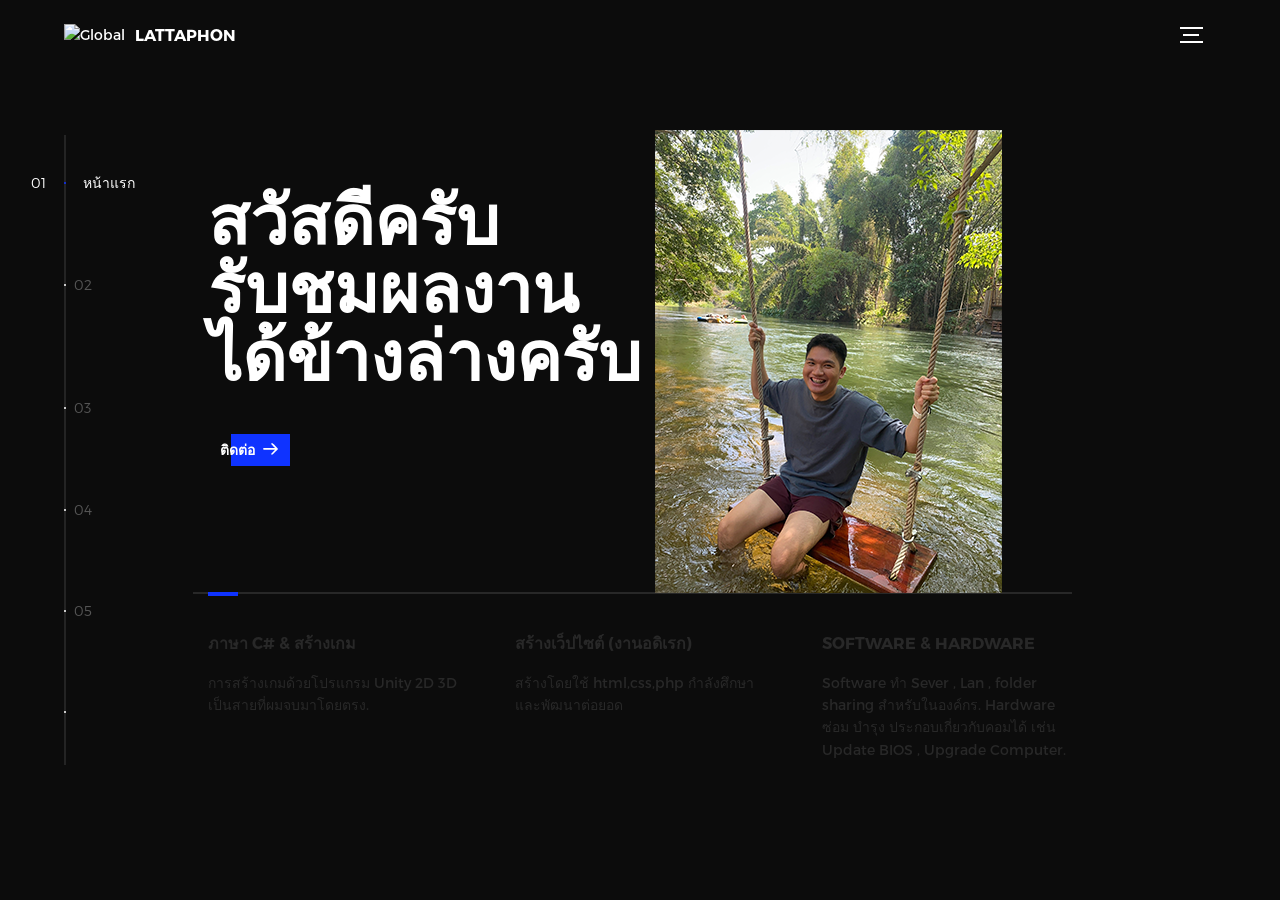
==== index.html @ 965ea499 "Update" ====
<!DOCTYPE html>
<html lang="en">
<head>
  <title>Portfolio By Lattaphon</title>
  <meta charset="utf-8">
  <meta name="viewport" content="width=device-width, initial-scale=1">
  <meta http-equiv="X-UA-Compatible" content="IE=edge">
  <meta name="description" content="Portfolio By Lattaphon">
  <meta name="keywords" content="Portfolio, Unity, html">
  <meta name="author" content="Lattaphon">
  <link rel="stylesheet" href="assets/css/main.css">
</head>
<body>

<div class="perspective effect-rotate-left">
  <div class="container"><div class="outer-nav--return"></div>
    <div id="viewport" class="l-viewport">
      <div class="l-wrapper">
        <header class="header">
          <a class="header--logo" href="#0">
            <img src="assets/img/logo.png" alt="Global">
            <p>Lattaphon</p>
          </a>
          <button class="header--cta cta">ติดต่อ</button>
          <div class="header--nav-toggle">
            <span></span>
          </div>
        </header>
        <nav class="l-side-nav">
          <ul class="side-nav">
            <li class="is-active"><span>หน้าแรก</span></li>
            <li><span>Software   Hardware</span></li>
            <li><span>Unity 2D 3D</span></li>
            <li><span>Website</span></li>
            <li><span>เกี่ยวกับผม</span></li>
            <li><span>ติดต่อ</span></li>
          </ul>
        </nav>
        <ul class="l-main-content main-content">
          <li class="l-section section section--is-active">
            <div class="intro">
              <div class="intro--banner">
                <h1>สวัสดีครับ<br>รับชมผลงาน<br>ได้ข้างล่างครับ</h1>
                <button class="cta">ติดต่อ
                  <svg version="1.1" id="Layer_1" xmlns="http://www.w3.org/2000/svg" xmlns:xlink="http://www.w3.org/1999/xlink" x="0px" y="0px" viewBox="0 0 150 118" style="enable-background:new 0 0 150 118;" xml:space="preserve">
                  <g transform="translate(0.000000,118.000000) scale(0.100000,-0.100000)">
                    <path d="M870,1167c-34-17-55-57-46-90c3-15,81-100,194-211l187-185l-565-1c-431,0-571-3-590-13c-55-28-64-94-18-137c21-20,33-20,597-20h575l-192-193C800,103,794,94,849,39c20-20,39-29,61-29c28,0,63,30,298,262c147,144,272,271,279,282c30,51,23,60-219,304C947,1180,926,1196,870,1167z"/>
                  </g>
                  </svg>
                  <span class="btn-background"></span>
                </button>
                <img src="assets/img/introduction-visual.png" alt="Welcome">
              </div>
              <div class="intro--options">
                <a href="#0">
                  <h3>ภาษา C# &amp; สร้างเกม</h3>
                  <p>การสร้างเกมด้วยโปรแกรม Unity 2D 3D เป็นสายที่ผมจบมาโดยตรง.</p>
                </a>
                <a href="#0">
                  <h3>สร้างเว็ปไซต์ (งานอดิเรก)</h3>
                  <p>สร้างโดยใช้ html,css,php กำลังศึกษาและพัฒนาต่อยอด</p>
                </a>
                <a href="#0">
                  <h3>Software &amp; Hardware</h3>
                  <p>Software ทำ Sever , Lan , folder sharing สำหรับในองค์กร.
                    Hardware ซ่อม บำรุง ประกอบเกี่ยวกับคอมได้ เช่น Update BIOS , Upgrade Computer.
                  </p>
                </a>
              </div>
            </div>
          </li>
          <li class="l-section section">
            <div class="work">
              <h2>ผลงานด้าน Software</h2>
              <div class="work--lockup">
                <ul class="slider">
                  <li class="slider--item slider--item-left">
                    <a href="#0">
                      <div class="slider--item-image">
                        <img src="assets/img/work-victory.jpg" alt="Victory">
                      </div>
                      <p class="slider--item-title">Victory</p>
                      <p class="slider--item-description">Lorem ipsum dolor sit amet, consectetur adipisicing elit sed do.</p>
                    </a>
                  </li>
                  <li class="slider--item slider--item-center">
                    <a href="#0">
                      <div class="slider--item-image">
                        <img src="assets/img/work-metiew-smith.jpg" alt="Metiew and Smith">
                      </div>
                      <p class="slider--item-title">Software</p>
                      <p class="slider--item-description">Software ทำ Sever , Lan , folder sharing สำหรับในองค์กร.</p>
                    </a>
                  </li>
                  <li class="slider--item slider--item-right">
                    <a href="#0">
                      <div class="slider--item-image">
                        <img src="assets/img/work-alex-nowak.jpg" alt="Alex Nowak">
                      </div>
                      <p class="slider--item-title">Alex Nowak</p>
                      <p class="slider--item-description">Lorem ipsum dolor sit amet, consectetur adipisicing elit sed do.</p>
                    </a>
                  </li>
                </ul>
                <li class="l-section section">
                  <div class="work">
                    <h2>ผลงานด้าน Unity 2D && 3D</h2>
                    <div class="work--lockup">
                      <ul class="slider">
                        <li class="slider--item slider--item-left">
                          <a href="#0">
                            <div class="slider--item-image">
                              <img src="assets/img/work-victory.jpg" alt="Victory">
                            </div>
                            <p class="slider--item-title">Victory</p>
                            <p class="slider--item-description">Lorem ipsum dolor sit amet, consectetur adipisicing elit sed do.</p>
                          </a>
                        </li>
                        <li class="slider--item slider--item-center">
                          <a href="#0">
                            <div class="slider--item-image">
                              <img src="assets/img/work-metiew-smith.jpg" alt="Metiew and Smith">
                            </div>
                            <p class="slider--item-title">Software</p>
                            <p class="slider--item-description">Software ทำ Sever , Lan , folder sharing สำหรับในองค์กร.</p>
                          </a>
                        </li>
                        <li class="slider--item slider--item-right">
                          <a href="#0">
                            <div class="slider--item-image">
                              <img src="assets/img/work-alex-nowak.jpg" alt="Alex Nowak">
                            </div>
                            <p class="slider--item-title">Alex Nowak</p>
                            <p class="slider--item-description">Lorem ipsum dolor sit amet, consectetur adipisicing elit sed do.</p>
                          </a>
                        </li>
                      </ul>
                      <li class="l-section section">
                        <div class="work">
                          <h2>ผลงานด้าน Website</h2>
                          <div class="work--lockup">
                            <ul class="slider">
                              <li class="slider--item slider--item-left">
                                <a href="#0">
                                  <div class="slider--item-image">
                                    <img src="assets/img/work-victory.jpg" alt="Victory">
                                  </div>
                                  <p class="slider--item-title">Victory</p>
                                  <p class="slider--item-description">Lorem ipsum dolor sit amet, consectetur adipisicing elit sed do.</p>
                                </a>
                              </li>
                              <li class="slider--item slider--item-center">
                                <a href="#0">
                                  <div class="slider--item-image">
                                    <img src="assets/img/work-metiew-smith.jpg" alt="Metiew and Smith">
                                  </div>
                                  <p class="slider--item-title">Software</p>
                                  <p class="slider--item-description">Software ทำ Sever , Lan , folder sharing สำหรับในองค์กร.</p>
                                </a>
                              </li>
                              <li class="slider--item slider--item-right">
                                <a href="#0">
                                  <div class="slider--item-image">
                                    <img src="assets/img/work-alex-nowak.jpg" alt="Alex Nowak">
                                  </div>
                                  <p class="slider--item-title">Alex Nowak</p>
                                  <p class="slider--item-description">Lorem ipsum dolor sit amet, consectetur adipisicing elit sed do.</p>
                                </a>
                              </li>
                            </ul>
          <li class="l-section section">
            <div class="hire">
              <h2>You want us to do</h2>
              <!-- checkout formspree.io for easy form setup -->
              <form class="work-request">
                <div class="work-request--options">
                  <span class="options-a">
                    <input id="opt-1" type="checkbox" value="app design">
                    <label for="opt-1">
                      <svg version="1.1" id="Layer_1" xmlns="http://www.w3.org/2000/svg" xmlns:xlink="http://www.w3.org/1999/xlink" x="0px" y="0px"
                      viewBox="0 0 150 111" style="enable-background:new 0 0 150 111;" xml:space="preserve">
                      <g transform="translate(0.000000,111.000000) scale(0.100000,-0.100000)">
                        <path d="M950,705L555,310L360,505C253,612,160,700,155,700c-6,0-44-34-85-75l-75-75l278-278L550-5l475,475c261,261,475,480,475,485c0,13-132,145-145,145C1349,1100,1167,922,950,705z"/>
                      </g>
                      </svg>
                      App Design
                    </label>
                    <input id="opt-2" type="checkbox" value="graphic design">
                    <label for="opt-2">
                      <svg version="1.1" id="Layer_1" xmlns="http://www.w3.org/2000/svg" xmlns:xlink="http://www.w3.org/1999/xlink" x="0px" y="0px"
                      viewBox="0 0 150 111" style="enable-background:new 0 0 150 111;" xml:space="preserve">
                      <g transform="translate(0.000000,111.000000) scale(0.100000,-0.100000)">
                        <path d="M950,705L555,310L360,505C253,612,160,700,155,700c-6,0-44-34-85-75l-75-75l278-278L550-5l475,475c261,261,475,480,475,485c0,13-132,145-145,145C1349,1100,1167,922,950,705z"/>
                      </g>
                      </svg>
                      Graphic Design
                    </label>
                    <input id="opt-3" type="checkbox" value="motion design">
                    <label for="opt-3">
                      <svg version="1.1" id="Layer_1" xmlns="http://www.w3.org/2000/svg" xmlns:xlink="http://www.w3.org/1999/xlink" x="0px" y="0px"
                      viewBox="0 0 150 111" style="enable-background:new 0 0 150 111;" xml:space="preserve">
                      <g transform="translate(0.000000,111.000000) scale(0.100000,-0.100000)">
                        <path d="M950,705L555,310L360,505C253,612,160,700,155,700c-6,0-44-34-85-75l-75-75l278-278L550-5l475,475c261,261,475,480,475,485c0,13-132,145-145,145C1349,1100,1167,922,950,705z"/>
                      </g>
                      </svg>
                      Motion Design
                    </label>
                  </span>
                  <span class="options-b">
                    <input id="opt-4" type="checkbox" value="ux design">
                    <label for="opt-4">
                      <svg version="1.1" id="Layer_1" xmlns="http://www.w3.org/2000/svg" xmlns:xlink="http://www.w3.org/1999/xlink" x="0px" y="0px"
                      viewBox="0 0 150 111" style="enable-background:new 0 0 150 111;" xml:space="preserve">
                      <g transform="translate(0.000000,111.000000) scale(0.100000,-0.100000)">
                        <path d="M950,705L555,310L360,505C253,612,160,700,155,700c-6,0-44-34-85-75l-75-75l278-278L550-5l475,475c261,261,475,480,475,485c0,13-132,145-145,145C1349,1100,1167,922,950,705z"/>
                      </g>
                      </svg>
                      UX Design
                    </label>
                    <input id="opt-5" type="checkbox" value="webdesign">
                    <label for="opt-5">
                      <svg version="1.1" id="Layer_1" xmlns="http://www.w3.org/2000/svg" xmlns:xlink="http://www.w3.org/1999/xlink" x="0px" y="0px"
                      viewBox="0 0 150 111" style="enable-background:new 0 0 150 111;" xml:space="preserve">
                      <g transform="translate(0.000000,111.000000) scale(0.100000,-0.100000)">
                        <path d="M950,705L555,310L360,505C253,612,160,700,155,700c-6,0-44-34-85-75l-75-75l278-278L550-5l475,475c261,261,475,480,475,485c0,13-132,145-145,145C1349,1100,1167,922,950,705z"/>
                      </g>
                      </svg>
                      Webdesign
                    </label>
                    <input id="opt-6" type="checkbox" value="marketing">
                    <label for="opt-6">
                      <svg version="1.1" id="Layer_1" xmlns="http://www.w3.org/2000/svg" xmlns:xlink="http://www.w3.org/1999/xlink" x="0px" y="0px"
                      viewBox="0 0 150 111" style="enable-background:new 0 0 150 111;" xml:space="preserve">
                      <g transform="translate(0.000000,111.000000) scale(0.100000,-0.100000)">
                        <path d="M950,705L555,310L360,505C253,612,160,700,155,700c-6,0-44-34-85-75l-75-75l278-278L550-5l475,475c261,261,475,480,475,485c0,13-132,145-145,145C1349,1100,1167,922,950,705z"/>
                      </g>
                      </svg>
                      Marketing
                    </label>
                  </span>
                </div>
                <div class="work-request--information">
                  <div class="information-name">
                    <input id="name" type="text" spellcheck="false">
                    <label for="name">Name</label>
                  </div>
                  <div class="information-email">
                    <input id="email" type="email" spellcheck="false">
                    <label for="email">Email</label>
                  </div>
                </div>
                <input type="submit" value="Send Request">
              </form>
            </div>
          </li>
          <li class="l-section section">
            <div class="contact">
              <div class="contact--lockup">
                <div class="modal">
                  <div class="modal--information">
                    <p>Pawia 5, 31-154 Kraków, Poland</p>
                    <a href="mailto:ouremail@gmail.com">ouremail@gmail.com</a>
                    <a href="tel:+148126287560">+48 12 628 75 60</a>
                  </div>
                  <ul class="modal--options">
                    <li><a href="#0">Bēhance</a></li>
                    <li><a href="#0">dribbble</a></li>
                    <li><a href="mailto:ouremail@gmail.com">Contact Us</a></li>
                  </ul>
                </div>
              </div>
            </div>
          </li>
        </ul>
      </div>
    </div>
  </div>
  <ul class="outer-nav">
    <li class="is-active">หน้าแรก</li>
    <li>Software   Hardware</li>
    <li>Unity 2D 3D</li>
    <li>Website</li>
    <li>เกี่ยวกับผม</li>
    <li>ติดต่อ</li>
  </ul>
</div>

<script src="https://ajax.googleapis.com/ajax/libs/jquery/2.2.4/jquery.min.js"></script>
<script>window.jQuery || document.write('<script src="assets/js/vendor/jquery-2.2.4.min.js"><\/script>')</script>
<script src="assets/js/functions-min.js"></script>
</body>
</html>
---- assets/css/main.css ----
@font-face{font-family:'Montserrat';src:url("fonts/Montserrat-Black.eot");src:local("☺"),url("fonts/Montserrat-Black.woff") format("woff"),url("fonts/Montserrat-Black.ttf") format("truetype"),url("fonts/Montserrat-Black.svg") format("svg");font-weight:900;font-style:normal}@font-face{font-family:'Montserrat';src:url("fonts/Montserrat-Bold.eot");src:local("☺"),url("fonts/Montserrat-Bold.woff") format("woff"),url("fonts/Montserrat-Bold.ttf") format("truetype"),url("fonts/Montserrat-Bold.svg") format("svg");font-weight:700;font-style:normal}@font-face{font-family:'Montserrat';src:url("fonts/Montserrat-Regular.eot");src:local("☺"),url("fonts/Montserrat-Regular.woff") format("woff"),url("fonts/Montserrat-Regular.ttf") format("truetype"),url("fonts/Montserrat-Regular.svg") format("svg");font-weight:400;font-style:normal}@font-face{font-family:'Montserrat';src:url("fonts/Montserrat-Light.eot");src:local("☺"),url("fonts/Montserrat-Light.woff") format("woff"),url("fonts/Montserrat-Light.ttf") format("truetype"),url("fonts/Montserrat-Light.svg") format("svg");font-weight:300;font-style:normal}/*! normalize.css v3.0.2 | MIT License | git.io/normalize */html{font-family:sans-serif;-ms-text-size-adjust:100%;-webkit-text-size-adjust:100%}body{margin:0}article,aside,details,figcaption,figure,footer,header,hgroup,main,menu,nav,section,summary{display:block}audio,canvas,progress,video{display:inline-block;vertical-align:baseline}audio:not([controls]){display:none;height:0}[hidden],template{display:none}a{background-color:transparent}a:active,a:hover{outline:0}abbr[title]{border-bottom:1px dotted}b,strong{font-weight:bold}dfn{font-style:italic}h1{font-size:2em;margin:0.67em 0}mark{background:#ff0;color:#000}small{font-size:80%}sub,sup{font-size:75%;line-height:0;position:relative;vertical-align:baseline}sup{top:-0.5em}sub{bottom:-0.25em}img{border:0}svg:not(:root){overflow:hidden}figure{margin:1em 40px}hr{box-sizing:content-box;height:0}pre{overflow:auto}code,kbd,pre,samp{font-family:monospace, monospace;font-size:1em}button,input,optgroup,select,textarea{color:inherit;font:inherit;margin:0}button{overflow:visible}button,select{text-transform:none}button,html input[type="button"],input[type="reset"],input[type="submit"]{-webkit-appearance:button;cursor:pointer}button[disabled],html input[disabled]{cursor:default}button::-moz-focus-inner,input::-moz-focus-inner{border:0;padding:0}input{line-height:normal}input[type="checkbox"],input[type="radio"]{box-sizing:border-box;padding:0}input[type="number"]::-webkit-inner-spin-button,input[type="number"]::-webkit-outer-spin-button{height:auto}input[type="search"]{-webkit-appearance:textfield;box-sizing:content-box}input[type="search"]::-webkit-search-cancel-button,input[type="search"]::-webkit-search-decoration{-webkit-appearance:none}fieldset{border:1px solid #c0c0c0;margin:0 2px;padding:0.35em 0.625em 0.75em}legend{border:0;padding:0}textarea{overflow:auto}optgroup{font-weight:bold}table{border-collapse:collapse;border-spacing:0}td,th{padding:0}::-moz-selection{background:#FFF498}::selection{background:#FFF498}::-moz-selection{background:#FFF498}img::-moz-selection{background:transparent}img::selection{background:transparent}img::-moz-selection{background:transparent}body{-webkit-tap-highlight-color:#FFF498}body{background-color:#0c0c0c;font-size:14px;line-height:1.6;font-family:"Montserrat",sans-serif;color:#fff;-webkit-font-smoothing:antialiased;-webkit-text-size-adjust:100%}.l-viewport{position:relative;width:100%;height:100vh;box-shadow:0 0 45px 5px rgba(0,0,0,0.85);overflow:hidden}.l-wrapper{position:relative;width:1440px;max-width:90%;height:100%;margin:0 auto}.l-side-nav{position:absolute;left:0;display:-webkit-box;display:-webkit-flex;display:-ms-flexbox;display:flex;height:100%;-webkit-box-align:center;-webkit-align-items:center;-ms-flex-align:center;align-items:center}.l-side-nav::before{content:"";position:absolute;top:50%;left:0;-webkit-transform:translateY(-50%);transform:translateY(-50%);width:2px;height:70%;max-height:750px;background-color:#555;opacity:.35;z-index:10}@media (max-width: 1180px){.l-side-nav{display:none}}.l-main-content{position:relative;width:100%;height:100%;margin:0;padding:0;list-style:none}.l-section{position:absolute;width:100%;height:100%}.device-notification{display:none;position:fixed;top:0;left:0;width:100%;height:100%;-webkit-box-orient:vertical;-webkit-box-direction:normal;-webkit-flex-direction:column;-ms-flex-direction:column;flex-direction:column;-webkit-box-align:center;-webkit-align-items:center;-ms-flex-align:center;-ms-grid-row-align:center;align-items:center;-webkit-box-pack:center;-webkit-justify-content:center;-ms-flex-pack:center;justify-content:center;background-color:#0c0c0c;z-index:12}.device-notification--logo{display:-webkit-box;display:-webkit-flex;display:-ms-flexbox;display:flex;-webkit-box-align:center;-webkit-align-items:center;-ms-flex-align:center;align-items:center;text-decoration:none;color:#fff}.device-notification--logo p{margin:0 0 0 10px;font-size:16px;font-weight:700;text-transform:uppercase}.device-notification--message{width:70%;margin:30px 0 0 0;font-weight:700;text-align:center}@media (max-width: 767px) and (min-width: 601px) and (max-height: 680px){.device-notification{display:-webkit-box;display:-webkit-flex;display:-ms-flexbox;display:flex}}@media (max-width: 600px) and (min-width: 480px) and (max-height: 580px){.device-notification{display:-webkit-box;display:-webkit-flex;display:-ms-flexbox;display:flex}}@media (max-width: 736px) and (min-width: 360px) and (orientation: landscape){.device-notification{display:-webkit-box;display:-webkit-flex;display:-ms-flexbox;display:flex}}@media(max-width: 359px){.device-notification{display:-webkit-box;display:-webkit-flex;display:-ms-flexbox;display:flex}}.section{opacity:0;visibility:hidden;-webkit-transition:opacity .4s ease-in-out,visibility 0s .4s;transition:opacity .4s ease-in-out,visibility 0s .4s}.section--is-active{opacity:1;visibility:visible;z-index:1;-webkit-transition:opacity .4s ease-in-out .4s;transition:opacity .4s ease-in-out .4s}.section--next{-webkit-transform:translateY(-45px);transform:translateY(-45px);-webkit-transition:-webkit-transform .4s ease-in-out;transition:-webkit-transform .4s ease-in-out;transition:transform .4s ease-in-out;transition:transform .4s ease-in-out, -webkit-transform .4s ease-in-out}.section--prev{-webkit-transform:translateY(45px);transform:translateY(45px);-webkit-transition:-webkit-transform .4s ease-in-out;transition:-webkit-transform .4s ease-in-out;transition:transform .4s ease-in-out;transition:transform .4s ease-in-out, -webkit-transform .4s ease-in-out}.header{position:absolute;top:0;left:0;display:-webkit-box;display:-webkit-flex;display:-ms-flexbox;display:flex;width:100%;height:70px;-webkit-box-align:center;-webkit-align-items:center;-ms-flex-align:center;align-items:center;-webkit-box-pack:justify;-webkit-justify-content:space-between;-ms-flex-pack:justify;justify-content:space-between;z-index:10}.header--logo{display:-webkit-box;display:-webkit-flex;display:-ms-flexbox;display:flex;-webkit-box-align:center;-webkit-align-items:center;-ms-flex-align:center;align-items:center;text-decoration:none;color:#fff}.header--logo p{margin:0 0 0 10px;font-size:16px;font-weight:700;text-transform:uppercase}.header--nav-toggle{display:-webkit-box;display:-webkit-flex;display:-ms-flexbox;display:flex;width:50px;height:50px;-webkit-box-orient:vertical;-webkit-box-direction:normal;-webkit-flex-direction:column;-ms-flex-direction:column;flex-direction:column;-webkit-box-align:center;-webkit-align-items:center;-ms-flex-align:center;align-items:center;-webkit-box-pack:center;-webkit-justify-content:center;-ms-flex-pack:center;justify-content:center;cursor:pointer}.header--nav-toggle span,.header--nav-toggle::before,.header--nav-toggle::after{content:"";position:relative;width:16px;height:2px;background-color:#fff}.header--nav-toggle::before{bottom:5px;width:23px}.header--nav-toggle::after{top:5px;width:23px}.header--cta{position:absolute;top:50%;left:50%;-webkit-transform:translate(-50%, -50%);transform:translate(-50%, -50%);padding:0 20px;line-height:30px;text-decoration:none;color:#fff;font-weight:700;text-transform:uppercase;background-color:#0f33ff;border:none;opacity:0;visibility:hidden;-webkit-transition:opacity .4s ease-in-out,visibility 0s .4s;transition:opacity .4s ease-in-out,visibility 0s .4s}.header--cta:focus{outline:none}.header--cta.is-active{opacity:1;visibility:visible;-webkit-transition:opacity .4s ease-in-out .4s;transition:opacity .4s ease-in-out .4s}@media (max-width: 767px){.header--cta{display:none}}.side-nav{position:relative;display:-webkit-box;display:-webkit-flex;display:-ms-flexbox;display:flex;width:100px;height:70%;max-height:750px;-webkit-box-orient:vertical;-webkit-box-direction:normal;-webkit-flex-direction:column;-ms-flex-direction:column;flex-direction:column;-webkit-justify-content:space-around;-ms-flex-pack:distribute;justify-content:space-around;margin:0;padding:0;list-style-position:inside;z-index:10}.side-nav>li{position:relative;top:-5px;color:#fff;font-size:6px;cursor:pointer}.side-nav>li span{position:relative;top:3px;left:10px;color:#fff;font-size:14px;font-weight:300;opacity:0;visibility:hidden}.side-nav>li::before{position:absolute;top:3px;left:10px;color:#555;font-size:14px;font-weight:300}.side-nav li:nth-child(1)::before{content:"01"}.side-nav li:nth-child(2)::before{content:"02"}.side-nav li:nth-child(3)::before{content:"03"}.side-nav li:nth-child(4)::before{content:"04"}.side-nav li:nth-child(5)::before{content:"05"}.side-nav li.is-active{color:#0f33ff;-webkit-transition:color .4s ease-in-out;transition:color .4s ease-in-out}.side-nav li.is-active span{opacity:1;visibility:visible;-webkit-transition:opacity .4s ease-in-out;transition:opacity .4s ease-in-out}.side-nav li.is-active::before{left:-33px;color:#fff}.intro{position:relative;display:-webkit-box;display:-webkit-flex;display:-ms-flexbox;display:flex;width:900px;max-width:75%;height:100%;-webkit-box-orient:vertical;-webkit-box-direction:normal;-webkit-flex-direction:column;-ms-flex-direction:column;flex-direction:column;-webkit-box-pack:center;-webkit-justify-content:center;-ms-flex-pack:center;justify-content:center;margin:0 auto}@media (max-width: 1180px){.intro{max-width:100%}}.intro--banner{position:relative;height:475px}.intro--banner::before{content:"";position:absolute;bottom:20px;left:-15px;right:0;height:2px;background-color:#282828}.intro--banner::after{content:"";position:absolute;bottom:18px;left:0;width:30px;height:4px;background-color:#0f33ff}.intro--banner h1{position:relative;font-size:68px;font-weight:900;line-height:1;z-index:1}.intro--banner button{position:relative;padding:5px 17px 5px 12px;font-weight:700;text-transform:uppercase;background-color:transparent;border:none}.intro--banner button .btn-background{position:absolute;top:0;left:23px;right:0;height:100%;background-color:#0f33ff;z-index:-1;-webkit-transition:left .2s ease-in-out;transition:left .2s ease-in-out}.intro--banner button:hover .btn-background{left:0}.intro--banner button:focus{outline:none}.intro--banner button svg{position:relative;left:5px;width:15px;fill:#fff}.intro--banner img{position:absolute;bottom:21px;right:-12px}.intro--options{display:-webkit-box;display:-webkit-flex;display:-ms-flexbox;display:flex;-webkit-box-pack:justify;-webkit-justify-content:space-between;-ms-flex-pack:justify;justify-content:space-between;margin:0;padding:0;list-style:none}.intro--options>a{max-width:250px;text-decoration:none;color:#282828;-webkit-transition:color .2s ease-in-out;transition:color .2s ease-in-out}.intro--options>a:hover{color:#fff}.intro--options h3{font-size:16px;text-transform:uppercase}.intro--options p{margin-bottom:0}@media (max-width: 900px){.intro--banner{height:380px}.intro--banner h1{font-size:55px}.intro--banner img{width:430px}.intro--options>a{margin-right:30px}.intro--options>a:last-child{margin-right:0}}@media (max-width: 767px){.intro--banner{height:305px}.intro--banner h1{font-size:44px}.intro--banner img{width:330px}.intro--options{display:block}.intro--options>a{display:block;max-width:100%;margin:0 0 30px 0}.intro--options>a:last-child{margin-bottom:0}}@media (max-width: 600px){.intro--banner{height:360px}.intro--banner h1{font-size:55px}.intro--banner img{display:none}}@media (max-width: 600px) and (max-height: 750px){.intro--banner{height:auto}.intro--banner::before,.intro--banner::after{display:none}.intro--banner h1{margin-top:0}.intro--options{display:none}}.work{position:relative;display:-webkit-box;display:-webkit-flex;display:-ms-flexbox;display:flex;width:960px;max-width:80%;height:100%;-webkit-box-orient:vertical;-webkit-box-direction:normal;-webkit-flex-direction:column;-ms-flex-direction:column;flex-direction:column;-webkit-box-pack:center;-webkit-justify-content:center;-ms-flex-pack:center;justify-content:center;margin:0 auto}@media (max-width: 1180px){.work{max-width:100%}}.work h2{margin:0 0 20px 0;font-size:30px;text-align:center}.work--lockup{position:relative}.work--lockup .slider{position:relative;display:-webkit-box;display:-webkit-flex;display:-ms-flexbox;display:flex;width:80%;margin:0 auto;padding:0;list-style:none}.work--lockup .slider--item{position:absolute;display:none;text-align:center}.work--lockup .slider--item a{text-decoration:none;color:#858585}.work--lockup .slider--item-title{margin-top:10px;font-size:12px;font-weight:700;text-transform:uppercase}.work--lockup .slider--item-description{display:none;max-width:250px;margin:0 auto}.work--lockup .slider--item-image{width:150px;height:150px;margin:0 auto;border-radius:50%;overflow:hidden}.work--lockup .slider--item-image img{width:100%}.work--lockup .slider--item-left{top:50%;left:0;-webkit-transform:translateY(-50%);transform:translateY(-50%);display:block}.work--lockup .slider--item-right{top:50%;right:0;-webkit-transform:translateY(-50%);transform:translateY(-50%);display:block}.work--lockup .slider--item-center{position:relative;top:30px;left:50%;-webkit-transform:translateX(-50%);transform:translateX(-50%);display:block}.work--lockup .slider--item-center a{color:#fff}.work--lockup .slider--item-center .slider--item-title{margin-top:25px;font-size:16px}.work--lockup .slider--item-center .slider--item-description{display:block}.work--lockup .slider--item-center .slider--item-image{width:300px;height:300px}.work--lockup .slider--next,.work--lockup .slider--prev{position:absolute;top:160px;display:-webkit-box;display:-webkit-flex;display:-ms-flexbox;display:flex;width:50px;height:50px;-webkit-box-align:center;-webkit-align-items:center;-ms-flex-align:center;align-items:center;-webkit-box-pack:center;-webkit-justify-content:center;-ms-flex-pack:center;justify-content:center;background-color:#282828;border-radius:50%;cursor:pointer}.work--lockup .slider--next svg,.work--lockup .slider--prev svg{width:20px;fill:#fff}.work--lockup .slider--next{right:0}.work--lockup .slider--prev{left:0}@media (max-width: 900px){.work--lockup .slider--item-image{width:120px;height:120px}.work--lockup .slider--item-center .slider--item-image{width:240px;height:240px}.work--lockup .slider--next,.work--lockup .slider--prev{top:130px}}@media (max-width: 767px){.work--lockup .slider{width:75%}.work--lockup .slider--item-image{width:90px;height:90px}.work--lockup .slider--item-center .slider--item-image{width:190px;height:190px}.work--lockup .slider--next,.work--lockup .slider--prev{top:105px}}@media (max-width: 600px){.work--lockup .slider{width:auto}.work--lockup .slider--item-left,.work--lockup .slider--item-right{display:none}}.about{position:relative;display:-webkit-box;display:-webkit-flex;display:-ms-flexbox;display:flex;width:900px;max-width:75%;height:100%;-webkit-box-orient:vertical;-webkit-box-direction:normal;-webkit-flex-direction:column;-ms-flex-direction:column;flex-direction:column;-webkit-box-pack:center;-webkit-justify-content:center;-ms-flex-pack:center;justify-content:center;margin:0 auto}@media (max-width: 1180px){.about{max-width:100%}}.about--banner{position:relative;height:475px}.about--banner::before{content:"";position:absolute;top:20px;left:200px;-webkit-transform:rotate(-25deg);transform:rotate(-25deg);border:5px solid #0f33ff;border-right-color:transparent;border-bottom-color:transparent}.about--banner::after{content:"";position:absolute;top:75px;left:400px;-webkit-transform:rotate(45deg);transform:rotate(45deg);width:10px;height:10px;background-color:#0f33ff}.about--banner h2{position:relative;margin-top:35px;font-size:68px;font-weight:900;line-height:1;z-index:1}.about--banner h2::before{content:"";position:absolute;top:60px;left:268px;width:30px;height:30px;background-color:#0f33ff;border-radius:50%}.about--banner h2::after{content:"";position:absolute;top:255px;left:255px;width:10px;height:10px;background-color:#0f33ff}.about--banner a{padding:5px 17px 5px 0;text-decoration:none;color:#fff;font-weight:700;text-transform:uppercase;background-color:transparent}.about--banner a:hover svg{left:10px}.about--banner a svg{position:relative;left:5px;width:15px;fill:#fff;-webkit-transition:left .2s ease-in-out;transition:left .2s ease-in-out}.about--banner img{position:absolute;bottom:-90px;right:-12px}.about--options{display:-webkit-box;display:-webkit-flex;display:-ms-flexbox;display:flex;max-width:600px;-webkit-box-pack:justify;-webkit-justify-content:space-between;-ms-flex-pack:justify;justify-content:space-between;margin:0;padding:0;list-style:none}.about--options>a{position:relative;width:150px;height:75px;text-decoration:none;color:#fff;border:10px solid #0f33ff;background-position:center;background-size:cover;background-repeat:no-repeat}.about--options>a:nth-child(1){background-image:url("../img/about-winners.jpg")}.about--options>a:nth-child(2){background-image:url("../img/about-philosophy.jpg")}.about--options>a:nth-child(3){background-image:url("../img/about-history.jpg")}.about--options>a:hover h3{bottom:-50px}.about--options h3{position:absolute;bottom:-38px;left:10px;font-size:16px;text-transform:uppercase;-webkit-transition:bottom .2s ease-in-out,left .2s ease-in-out;transition:bottom .2s ease-in-out,left .2s ease-in-out}@media (max-width: 767px){.about--banner{height:305px}.about--banner::before{top:0;left:125px}.about--banner::after{top:35px;left:260px}.about--banner h2{margin-top:10px;font-size:44px}.about--banner h2::before{top:28px;left:168px}.about--banner h2::after{top:163px;left:163px}.about--banner img{width:315px}}@media (max-width: 600px){.about--banner{height:auto}.about--banner::before{left:155px}.about--banner::after{left:310px}.about--banner h2{margin-top:0;font-size:55px}.about--banner h2::before{top:43px;left:214px}.about--banner h2::after{top:205px;left:205px}.about--banner img{display:none}.about--options{display:none}}.contact{position:fixed;top:0;left:0;width:100%;height:100%;background-image:url("../img/contact-visual.png");background-position:center;background-size:cover;background-repeat:no-repeat}.contact--lockup{position:relative;display:-webkit-box;display:-webkit-flex;display:-ms-flexbox;display:flex;width:900px;max-width:75%;height:100%;-webkit-box-align:center;-webkit-align-items:center;-ms-flex-align:center;align-items:center;-webkit-box-pack:end;-webkit-justify-content:flex-end;-ms-flex-pack:end;justify-content:flex-end;margin:0 auto}@media (max-width: 1180px){.contact--lockup{max-width:90%}}@media (max-width: 767px){.contact--lockup{-webkit-box-pack:center;-webkit-justify-content:center;-ms-flex-pack:center;justify-content:center}}.contact--lockup .modal{padding:45px 45px;text-align:center;background-color:#0c0c0c;box-shadow:0 0 30px 0 rgba(0,0,0,0.75)}.contact--lockup .modal--information p,.contact--lockup .modal--information a{display:block;margin:14px 0;text-decoration:none;color:#fff;font-weight:700}.contact--lockup .modal--information p{margin-top:0}.contact--lockup .modal--options{margin:0;padding:0;list-style:none}.contact--lockup .modal--options>li{width:130px;margin:0 auto 25px auto}.contact--lockup .modal--options li:nth-child(1){background-color:#1769ff}.contact--lockup .modal--options li:nth-child(2){background-color:#ea4c89}.contact--lockup .modal--options li:nth-child(3){margin-bottom:0;background-color:#0f33ff;text-transform:uppercase}.contact--lockup .modal--options a{display:block;width:100%;padding:8px 0;text-decoration:none;color:#fff;font-weight:700}.hire{position:relative;display:-webkit-box;display:-webkit-flex;display:-ms-flexbox;display:flex;width:700px;max-width:75%;height:100%;-webkit-box-orient:vertical;-webkit-box-direction:normal;-webkit-flex-direction:column;-ms-flex-direction:column;flex-direction:column;-webkit-box-pack:center;-webkit-justify-content:center;-ms-flex-pack:center;justify-content:center;margin:0 auto}@media (max-width: 1180px){.hire{max-width:100%}}.hire h2{margin:0 0 20px 0;font-size:30px;text-align:center}.work-request{display:-webkit-box;display:-webkit-flex;display:-ms-flexbox;display:flex;width:100%;-webkit-box-orient:vertical;-webkit-box-direction:normal;-webkit-flex-direction:column;-ms-flex-direction:column;flex-direction:column;-webkit-box-align:center;-webkit-align-items:center;-ms-flex-align:center;align-items:center;color:#fff}.work-request input[type="submit"]{width:400px;max-width:100%;line-height:50px;font-size:16px;font-weight:700;text-transform:uppercase;background-color:#0f33ff;border:none;border-radius:0}.work-request input[type="submit"]:focus{outline:none}.work-request--options{display:-webkit-box;display:-webkit-flex;display:-ms-flexbox;display:flex;width:100%;-webkit-box-orient:vertical;-webkit-box-direction:normal;-webkit-flex-direction:column;-ms-flex-direction:column;flex-direction:column;-webkit-box-align:center;-webkit-align-items:center;-ms-flex-align:center;align-items:center;margin:30px 0}.work-request--options .options-a{display:-webkit-box;display:-webkit-flex;display:-ms-flexbox;display:flex;width:100%;-webkit-box-pack:justify;-webkit-justify-content:space-between;-ms-flex-pack:justify;justify-content:space-between}.work-request--options .options-b{display:-webkit-box;display:-webkit-flex;display:-ms-flexbox;display:flex;width:72%;-webkit-flex-wrap:wrap;-ms-flex-wrap:wrap;flex-wrap:wrap;-webkit-justify-content:space-around;-ms-flex-pack:distribute;justify-content:space-around}.work-request--options label{display:block;width:200px;margin-bottom:30px;line-height:50px;font-size:16px;font-weight:700;text-align:center;border:2px solid #fff;cursor:pointer;-webkit-transition:background-color .2s ease-in-out,border-color .2s ease-in-out;transition:background-color .2s ease-in-out,border-color .2s ease-in-out}.work-request--options label svg{position:relative;left:-5px;width:0;fill:#fff;-webkit-transition:width .2s ease-in-out;transition:width .2s ease-in-out}.work-request--options input[type="checkbox"]{display:none}.work-request--options input[type="checkbox"]:checked+label{background-color:#0f33ff;border-color:#0f33ff}.work-request--options input[type="checkbox"]:checked+label svg{width:15px}.work-request--information{display:-webkit-box;display:-webkit-flex;display:-ms-flexbox;display:flex;width:100%;-webkit-box-pack:justify;-webkit-justify-content:space-between;-ms-flex-pack:justify;justify-content:space-between;margin-bottom:60px}.work-request--information .information-name,.work-request--information .information-email{position:relative;width:45%;height:50px;font-size:30px;font-weight:300}.work-request--information input[type="text"],.work-request--information input[type="email"]{width:100%;padding:0 0 5px 0;background-color:transparent;border:none;border-bottom:1px solid #fff;border-radius:0}.work-request--information input[type="text"]:focus,.work-request--information input[type="email"]:focus{outline:none;background-color:#0c0c0c}.work-request--information label{position:absolute;top:0;left:0;pointer-events:none;-webkit-transition:top .2s ease-in-out,font-size .2s ease-in-out;transition:top .2s ease-in-out,font-size .2s ease-in-out}.work-request--information input:focus+label,.work-request--information input.has-value+label{top:-15px;font-size:14px}@media (max-width: 767px){.work-request--options{-webkit-box-orient:horizontal;-webkit-box-direction:normal;-webkit-flex-direction:row;-ms-flex-direction:row;flex-direction:row;-webkit-justify-content:space-around;-ms-flex-pack:distribute;justify-content:space-around}.work-request--options .options-a,.work-request--options .options-b{display:block;width:auto}}@media (max-width: 600px){.work-request--options{margin:20px 0}}@media (max-width: 600px) and (max-width: 415px){.work-request--options{-webkit-box-pack:justify;-webkit-justify-content:space-between;-ms-flex-pack:justify;justify-content:space-between}}@media (max-width: 600px){.work-request--options label{width:150px;margin-bottom:15px;font-size:14px}.work-request--options input[type="checkbox"]:checked+label svg{width:12px}.work-request--information{margin-bottom:30px}.work-request--information .information-name,.work-request--information .information-email{height:40px;font-size:24px}}.perspective{position:relative;width:100%;height:100%;overflow:hidden}.perspective--modalview{position:fixed;-webkit-perspective:1500px;perspective:1500px}.container{position:relative;-webkit-transform:translateZ(0) translateX(0) rotateY(0deg);transform:translateZ(0) translateX(0) rotateY(0deg);min-height:100%;outline:30px solid #0f33ff;-webkit-transition:-webkit-transform .4s;transition:-webkit-transform .4s;transition:transform .4s;transition:transform .4s, -webkit-transform .4s}.modalview .container{position:absolute;width:100%;height:100%;overflow:hidden;-webkit-backface-visibility:hidden;backface-visibility:hidden}.effect-rotate-left .container{-webkit-transform-origin:0% 50%;transform-origin:0% 50%;-webkit-transition:-webkit-transform .4s;transition:-webkit-transform .4s;transition:transform .4s;transition:transform .4s, -webkit-transform .4s}.effect-rotate-left--animate .container{-webkit-transform:translateZ(-1800px) translateX(-50%) rotateY(45deg);transform:translateZ(-1800px) translateX(-50%) rotateY(45deg);outline:30px solid #0f33ff}.outer-nav{position:absolute;top:50%;left:55%;-webkit-transform:translateY(-50%);transform:translateY(-50%);-webkit-transform-style:preserve-3d;transform-style:preserve-3d;margin:0;padding:0;list-style:none;text-align:center;visibility:hidden;-webkit-transition:visibility 0s .2s;transition:visibility 0s .2s}.outer-nav.is-vis{visibility:visible}.outer-nav--return{position:absolute;top:0;left:0;width:100%;height:100%;display:none;cursor:pointer;z-index:11}.outer-nav--return.is-vis{display:block}.outer-nav>li{-webkit-transform-style:preserve-3d;transform-style:preserve-3d;-webkit-transform:translateX(350px) translateZ(-1000px);transform:translateX(350px) translateZ(-1000px);font-size:55px;font-weight:900;opacity:0;cursor:pointer;-webkit-transition:opacity .2s,-webkit-transform .2s;transition:opacity .2s,-webkit-transform .2s;transition:transform .2s,opacity .2s;transition:transform .2s,opacity .2s,-webkit-transform .2s}.outer-nav>li.is-vis{-webkit-transform:translateX(0) translateZ(0);transform:translateX(0) translateZ(0);opacity:1;-webkit-transition:opacity .4s,-webkit-transform .4s;transition:opacity .4s,-webkit-transform .4s;transition:transform .4s,opacity .4s;transition:transform .4s,opacity .4s,-webkit-transform .4s}.outer-nav>li::before{content:"";position:absolute;top:50%;left:50%;-webkit-transform:translate(-50%, -25%);transform:translate(-50%, -25%);width:110%;height:15px;opacity:0;background-color:#0f33ff}.outer-nav>li.is-active::before{opacity:1}@media (max-width: 767px){.outer-nav>li{font-size:44px}}@media (max-width: 600px){.outer-nav>li{font-size:34px}}.outer-nav li.is-vis:nth-child(2){-webkit-transition-delay:.04s;transition-delay:.04s}.outer-nav li.is-vis:nth-child(3){-webkit-transition-delay:.08s;transition-delay:.08s}.outer-nav li.is-vis:nth-child(4){-webkit-transition-delay:.12s;transition-delay:.12s}.outer-nav li.is-vis:nth-child(5){-webkit-transition-delay:.16s;transition-delay:.16s}
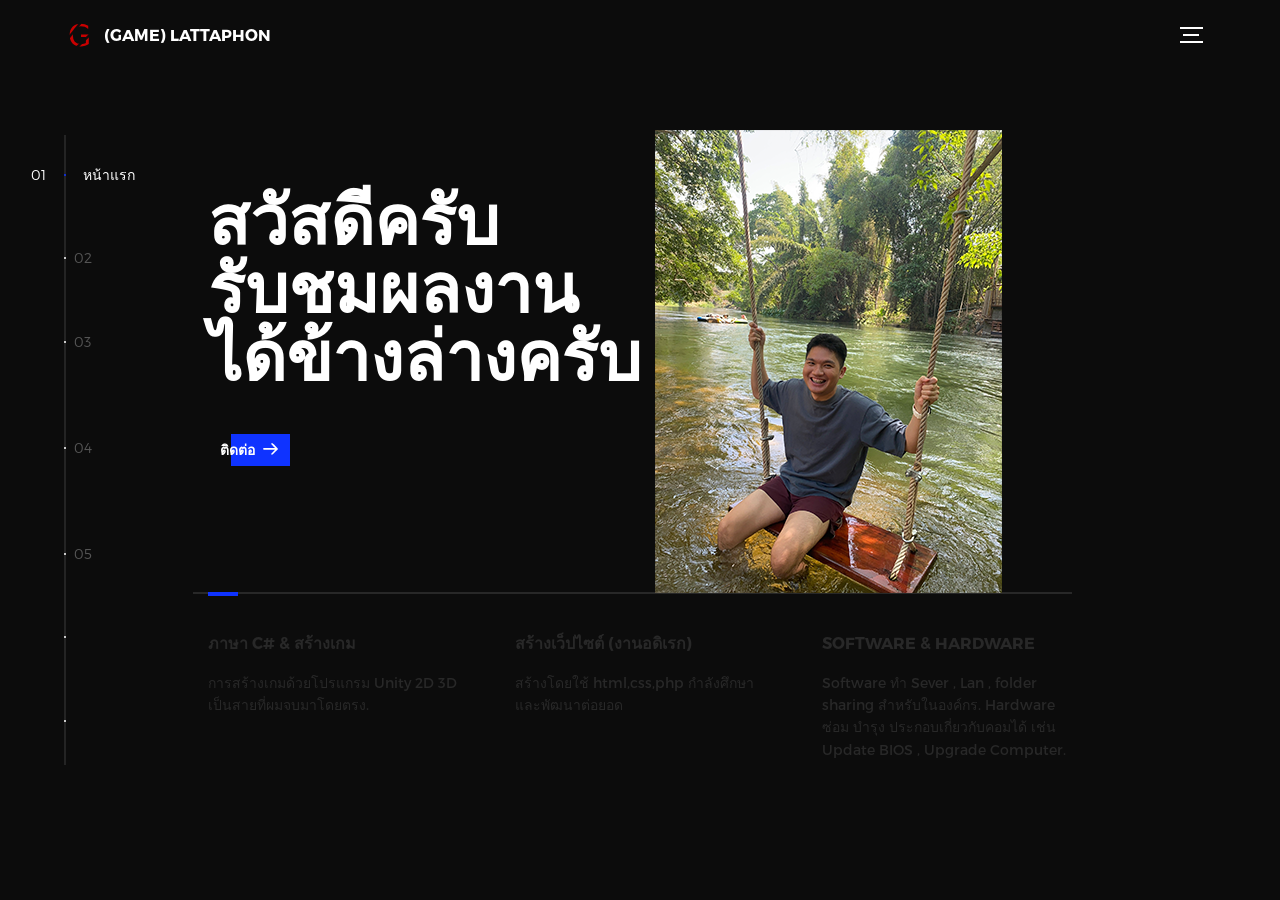
==== commit 6ba730cf: "Update All" ====
--- a/index.html
+++ b/index.html
@@ -11,7 +11,6 @@
   <link rel="stylesheet" href="assets/css/main.css">
 </head>
 <body>
-
 <div class="perspective effect-rotate-left">
   <div class="container"><div class="outer-nav--return"></div>
     <div id="viewport" class="l-viewport">
@@ -19,7 +18,7 @@
         <header class="header">
           <a class="header--logo" href="#0">
             <img src="assets/img/logo.png" alt="Global">
-            <p>Lattaphon</p>
+            <p>(Game) Lattaphon</p>
           </a>
           <button class="header--cta cta">ติดต่อ</button>
           <div class="header--nav-toggle">
@@ -27,261 +26,533 @@
           </div>
         </header>
         <nav class="l-side-nav">
-          <ul class="side-nav">
-            <li class="is-active"><span>หน้าแรก</span></li>
-            <li><span>Software   Hardware</span></li>
-            <li><span>Unity 2D 3D</span></li>
-            <li><span>Website</span></li>
-            <li><span>เกี่ยวกับผม</span></li>
-            <li><span>ติดต่อ</span></li>
-          </ul>
+            <ul class="side-nav">
+                <li class="is-active"><span>หน้าแรก</span></li>
+                <li><span>Unity 2D 3D</span></li>
+                <li><span>ภาพโดยรวมUnity</span></li>
+                <li><span>Software   Hardware</span></li>
+                <li><span>Website</span></li>
+                <li><span>เกี่ยวกับผม</span></li>
+                <li><span>ติดต่อ</span></li>
+            </ul>
         </nav>
         <ul class="l-main-content main-content">
-          <li class="l-section section section--is-active">
-            <div class="intro">
-              <div class="intro--banner">
-                <h1>สวัสดีครับ<br>รับชมผลงาน<br>ได้ข้างล่างครับ</h1>
-                <button class="cta">ติดต่อ
-                  <svg version="1.1" id="Layer_1" xmlns="http://www.w3.org/2000/svg" xmlns:xlink="http://www.w3.org/1999/xlink" x="0px" y="0px" viewBox="0 0 150 118" style="enable-background:new 0 0 150 118;" xml:space="preserve">
-                  <g transform="translate(0.000000,118.000000) scale(0.100000,-0.100000)">
-                    <path d="M870,1167c-34-17-55-57-46-90c3-15,81-100,194-211l187-185l-565-1c-431,0-571-3-590-13c-55-28-64-94-18-137c21-20,33-20,597-20h575l-192-193C800,103,794,94,849,39c20-20,39-29,61-29c28,0,63,30,298,262c147,144,272,271,279,282c30,51,23,60-219,304C947,1180,926,1196,870,1167z"/>
+
+            <li class="l-section section section--is-active">
+                <div class="intro">
+                    <div class="intro--banner">
+                        <h1>สวัสดีครับ<br>รับชมผลงาน<br>ได้ข้างล่างครับ</h1>
+                        <button class="cta">
+                            ติดต่อ
+                            <svg version="1.1" id="Layer_1" xmlns="http://www.w3.org/2000/svg" xmlns:xlink="http://www.w3.org/1999/xlink" x="0px" y="0px" viewBox="0 0 150 118" style="enable-background:new 0 0 150 118;" xml:space="preserve">
+                            <g transform="translate(0.000000,118.000000) scale(0.100000,-0.100000)">
+                            <path d="M870,1167c-34-17-55-57-46-90c3-15,81-100,194-211l187-185l-565-1c-431,0-571-3-590-13c-55-28-64-94-18-137c21-20,33-20,597-20h575l-192-193C800,103,794,94,849,39c20-20,39-29,61-29c28,0,63,30,298,262c147,144,272,271,279,282c30,51,23,60-219,304C947,1180,926,1196,870,1167z" />
                   </g>
                   </svg>
-                  <span class="btn-background"></span>
-                </button>
-                <img src="assets/img/introduction-visual.png" alt="Welcome">
-              </div>
-              <div class="intro--options">
-                <a href="#0">
-                  <h3>ภาษา C# &amp; สร้างเกม</h3>
-                  <p>การสร้างเกมด้วยโปรแกรม Unity 2D 3D เป็นสายที่ผมจบมาโดยตรง.</p>
-                </a>
-                <a href="#0">
-                  <h3>สร้างเว็ปไซต์ (งานอดิเรก)</h3>
-                  <p>สร้างโดยใช้ html,css,php กำลังศึกษาและพัฒนาต่อยอด</p>
-                </a>
-                <a href="#0">
-                  <h3>Software &amp; Hardware</h3>
-                  <p>Software ทำ Sever , Lan , folder sharing สำหรับในองค์กร.
-                    Hardware ซ่อม บำรุง ประกอบเกี่ยวกับคอมได้ เช่น Update BIOS , Upgrade Computer.
-                  </p>
-                </a>
-              </div>
-            </div>
-          </li>
-          <li class="l-section section">
-            <div class="work">
-              <h2>ผลงานด้าน Software</h2>
-              <div class="work--lockup">
-                <ul class="slider">
-                  <li class="slider--item slider--item-left">
-                    <a href="#0">
-                      <div class="slider--item-image">
-                        <img src="assets/img/work-victory.jpg" alt="Victory">
-                      </div>
-                      <p class="slider--item-title">Victory</p>
-                      <p class="slider--item-description">Lorem ipsum dolor sit amet, consectetur adipisicing elit sed do.</p>
-                    </a>
-                  </li>
-                  <li class="slider--item slider--item-center">
-                    <a href="#0">
-                      <div class="slider--item-image">
-                        <img src="assets/img/work-metiew-smith.jpg" alt="Metiew and Smith">
-                      </div>
-                      <p class="slider--item-title">Software</p>
-                      <p class="slider--item-description">Software ทำ Sever , Lan , folder sharing สำหรับในองค์กร.</p>
-                    </a>
-                  </li>
-                  <li class="slider--item slider--item-right">
-                    <a href="#0">
-                      <div class="slider--item-image">
-                        <img src="assets/img/work-alex-nowak.jpg" alt="Alex Nowak">
-                      </div>
-                      <p class="slider--item-title">Alex Nowak</p>
-                      <p class="slider--item-description">Lorem ipsum dolor sit amet, consectetur adipisicing elit sed do.</p>
-                    </a>
-                  </li>
-                </ul>
-                <li class="l-section section">
-                  <div class="work">
-                    <h2>ผลงานด้าน Unity 2D && 3D</h2>
+                            <span class="btn-background"></span>
+                        </button>
+                        <img src="assets/img/introduction-visual.png" alt="Welcome">
+                    </div>
+                    <div class="intro--options">
+                        <a href="#0">
+                            <h3>ภาษา C# &amp; สร้างเกม</h3>
+                            <p>การสร้างเกมด้วยโปรแกรม Unity 2D 3D เป็นสายที่ผมจบมาโดยตรง.</p>
+                        </a>
+                        <a href="#0">
+                            <h3>สร้างเว็ปไซต์ (งานอดิเรก)</h3>
+                            <p>สร้างโดยใช้ html,css,php กำลังศึกษาและพัฒนาต่อยอด</p>
+                        </a>
+                        <a href="#0">
+                            <h3>Software &amp; Hardware</h3>
+                            <p>
+                                Software ทำ Sever , Lan , folder sharing สำหรับในองค์กร.
+                                Hardware ซ่อม บำรุง ประกอบเกี่ยวกับคอมได้ เช่น Update BIOS , Upgrade Computer.
+                            </p>
+                        </a>
+                    </div>
+                </div>
+            </li>
+
+            <li class="l-section section">
+                <div class="work">
+                    <h2>ผลงานด้าน Unity 2D 3D</h2>
                     <div class="work--lockup">
-                      <ul class="slider">
-                        <li class="slider--item slider--item-left">
-                          <a href="#0">
-                            <div class="slider--item-image">
-                              <img src="assets/img/work-victory.jpg" alt="Victory">
-                            </div>
-                            <p class="slider--item-title">Victory</p>
-                            <p class="slider--item-description">Lorem ipsum dolor sit amet, consectetur adipisicing elit sed do.</p>
-                          </a>
-                        </li>
-                        <li class="slider--item slider--item-center">
-                          <a href="#0">
-                            <div class="slider--item-image">
-                              <img src="assets/img/work-metiew-smith.jpg" alt="Metiew and Smith">
-                            </div>
-                            <p class="slider--item-title">Software</p>
-                            <p class="slider--item-description">Software ทำ Sever , Lan , folder sharing สำหรับในองค์กร.</p>
-                          </a>
-                        </li>
-                        <li class="slider--item slider--item-right">
-                          <a href="#0">
-                            <div class="slider--item-image">
-                              <img src="assets/img/work-alex-nowak.jpg" alt="Alex Nowak">
-                            </div>
-                            <p class="slider--item-title">Alex Nowak</p>
-                            <p class="slider--item-description">Lorem ipsum dolor sit amet, consectetur adipisicing elit sed do.</p>
-                          </a>
-                        </li>
-                      </ul>
-                      <li class="l-section section">
-                        <div class="work">
-                          <h2>ผลงานด้าน Website</h2>
-                          <div class="work--lockup">
-                            <ul class="slider">
-                              <li class="slider--item slider--item-left">
+                        <ul class="slider">
+                            <li class="slider--item slider--item-left">
                                 <a href="#0">
-                                  <div class="slider--item-image">
-                                    <img src="assets/img/work-victory.jpg" alt="Victory">
-                                  </div>
-                                  <p class="slider--item-title">Victory</p>
-                                  <p class="slider--item-description">Lorem ipsum dolor sit amet, consectetur adipisicing elit sed do.</p>
+                                    <div class="slider--item-image">
+                                        <img src="assets/gif/2D1.gif" alt="Victory">
+                                    </div>
+                                    <p class="slider--item-title">Parasite Game [2D]</p>
+                                    <p class="slider--item-description">
+                                        หน้าที่ Game Developer ,Level Design
+                                        เป็นเกมที่ทำกับเพื่อนโดยเพื่อนมีหน้าที่ Art Asset
+
+                                        เป็นเกมที่อยากใช้ความรู้ที่มีมาปรับใช้และสร้าง
+                                        ในตัวเกมมี
+                                        <br>
+                                        - ระบบ Dilog เนื้อเรื่องที่ใช้หลักการ เปิด/ปิด OBJ
+                                        <br>
+                                        - ระบบการสั่นของกล้องโดยใช้ Animation
+                                        <br>
+                                        - ระบบพลังชีวิต
+                                        <br>
+                                        - สับเปลี่ยนอาวุธ
+                                        <br>
+                                        - ระบบวาปและการพูดคุย
+                                        <br>
+                                        - Interact NPC / Item
+                                        <br>
+                                        สิ่งที่ศึกษาเพิ่มเติม
+                                        <br>
+                                        - การหา Target ระบบ Ai
+                                        <br>
+                                        - Effect Particle
+                                        <br>
+                                        สามารถชมคลิปเกมกับโหลด Demo ได้ลิงค์ข้างล่าง.
+                                    </p>
+                                    <p class="slider--item-description">
+                                        <a href="https://www.youtube.com/watch?v=bsY6S7bFw7A" style="text-decoration: underline; margin-right: 20px;" target="_blank">คลิปตัวเกม</a>
+                                        <a href="https://github.com/ictsu631310450/FileAllCode/tree/main/ParasiteGame2D-BUILD" style="text-decoration: underline;" target="_blank">โหลดตัวเกม</a>
+                                    </p>
                                 </a>
-                              </li>
-                              <li class="slider--item slider--item-center">
+                            </li>
+                            <li class="slider--item slider--item-center">
                                 <a href="#0">
-                                  <div class="slider--item-image">
-                                    <img src="assets/img/work-metiew-smith.jpg" alt="Metiew and Smith">
-                                  </div>
-                                  <p class="slider--item-title">Software</p>
-                                  <p class="slider--item-description">Software ทำ Sever , Lan , folder sharing สำหรับในองค์กร.</p>
+                                    <div class="slider--item-image">
+                                        <img src="assets/gif/2D2.gif" alt="Metiew and Smith">
+                                    </div>
+                                    <p class="slider--item-title">GamePuzzer[2D]</p>
+                                    <p class="slider--item-description">
+                                        หน้าที่ Game Developer  Game Designer
+                                        Asset ฟรี
+                                        <br>
+                                        เป้าหมาย
+                                        <br>
+                                        - หลากหลาย ท้าทายกว่าเดิม
+                                        <br>
+                                        - เข้าใจได้ง่ายและมีระบบมากขึ้น
+                                        <br>
+                                        - เริ่มต้นจากศึกษาโค๊ด Youtube จะได้ออกมา ดั้งภาพที่ 1
+                                        ใช้ความรู้ที่มี จนเกิดเป็นระบบที่สมบูรณ์ ดั้งถาพที่2
+                                        <br>
+                                        - ระบบจับวาง (ศึกษาเพิ่มเติม)
+                                        <br>
+                                        - ระบบเช็ค ลากออกเด้งกลับที่เดิม
+                                        <br>
+                                        - ระบบSound GameMenu Score
+                                        <br>
+                                        - อื่นๆ
+                                    </p>
+                                    <p class="slider--item-description">
+                                        <a href="https://github.com/ictsu631310450/FileAllCode/tree/main/Puzzle%5B2D%5D-Build" style="text-decoration: underline;" target="_blank">โหลดตัวเกม</a>
+                                    </p>
                                 </a>
-                              </li>
-                              <li class="slider--item slider--item-right">
+                            </li>
+                            <li class="slider--item slider--item-right">
                                 <a href="#0">
-                                  <div class="slider--item-image">
-                                    <img src="assets/img/work-alex-nowak.jpg" alt="Alex Nowak">
-                                  </div>
-                                  <p class="slider--item-title">Alex Nowak</p>
-                                  <p class="slider--item-description">Lorem ipsum dolor sit amet, consectetur adipisicing elit sed do.</p>
+                                    <div class="slider--item-image">
+                                        <img src="assets/gif/3D1.gif" alt="Alex Nowak">
+                                    </div>
+                                    <p class="slider--item-title">ระบบเก็บไอเทม[3D]</p>
+                                    <p class="slider--item-description">
+                                        ปัญหาที่เจอคือ
+                                        ระบบการเดินของ Player ไม่รองรับการใช้ PickUp 3D เหมือนปกติหรือตามคลิปที่มีสอนใน Youtube.
+                                    </p>
                                 </a>
-                              </li>
-                            </ul>
-          <li class="l-section section">
-            <div class="hire">
-              <h2>You want us to do</h2>
-              <!-- checkout formspree.io for easy form setup -->
-              <form class="work-request">
-                <div class="work-request--options">
-                  <span class="options-a">
-                    <input id="opt-1" type="checkbox" value="app design">
-                    <label for="opt-1">
-                      <svg version="1.1" id="Layer_1" xmlns="http://www.w3.org/2000/svg" xmlns:xlink="http://www.w3.org/1999/xlink" x="0px" y="0px"
-                      viewBox="0 0 150 111" style="enable-background:new 0 0 150 111;" xml:space="preserve">
-                      <g transform="translate(0.000000,111.000000) scale(0.100000,-0.100000)">
-                        <path d="M950,705L555,310L360,505C253,612,160,700,155,700c-6,0-44-34-85-75l-75-75l278-278L550-5l475,475c261,261,475,480,475,485c0,13-132,145-145,145C1349,1100,1167,922,950,705z"/>
+                            </li>
+                            <!-- หากคุณต้องการเพิ่มภาพผลงานเพิ่มเติม ให้เพิ่ม <li> เพิ่มที่นี่ -->
+                        </ul>
+                        <div class="slider--prev">
+                            <svg version="1.1" id="Layer_1" xmlns="http://www.w3.org/2000/svg" xmlns:xlink="http://www.w3.org/1999/xlink" x="0px" y="0px" viewBox="0 0 150 118" style="enable-background:new 0 0 150 118;" xml:space="preserve">
+                            <g transform="translate(0.000000,118.000000) scale(0.100000,-0.100000)">
+                            <path d="M561,1169C525,1155,10,640,3,612c-3-13,1-36,8-52c8-15,134-145,281-289C527,41,562,10,590,10c22,0,41,9,61,29 c55,55,49,64-163,278L296,510h575c564,0,576,0,597,20c46,43,37,109-18,137c-19,10-159,13-590,13l-565,1l182,180 c101,99,187,188,193,199c16,30,12,57-12,84C631,1174,595,1183,561,1169z" />
+                    </g>
+                </svg>
+                        </div>
+                        <div class="slider--next">
+                            <svg version="1.1" id="Layer_1" xmlns="http://www.w3.org/2000/svg" xmlns:xlink="http://www.w3.org/1999/xlink" x="0px" y="0px" viewBox="0 0 150 118" style="enable-background:new 0 0 150 118;" xml:space="preserve">
+                            <g transform="translate(0.000000,118.000000) scale(0.100000,-0.100000)">
+                            <path d="M870,1167c-34-17-55-57-46-90c3-15,81-100,194-211l187-185l-565-1c-431,0-571-3-590-13c-55-28-64-94-18-137c21-20,33-20,597-20h575l-192-193C800,103,794,94,849,39c20-20,39-29,61-29c28,0,63,30,298,262c147,144,272,271,279,282c30,51,23,60-219,304C947,1180,926,1196,870,1167z" />
+                    </g>
+                </svg>
+                        </div>
+                    </div>
+                </div>
+            </li>
+
+            <li class="l-section section">
+                <div class="slider-container">
+                    <h2>ภาพโดยรวม Unity 2D</h2>
+                    <div class="slider-container">
+                        <!-- แถวที่ 1 -->
+                        <ul class="about--options">
+                            <li class="slider--item">
+                                <img src="assets/gif/P1.gif" alt="Image 1" width="180" height="286">
+                                <img src="assets/gif/P2.gif" alt="Image 1" width="180" height="286">
+                                <figcaption style="text-align: center; font-style: italic;">Parasite Game [2D]</figcaption>
+                                <figcaption style="text-align: center; font-style: italic;">
+                                    <a href="https://www.youtube.com/watch?v=bsY6S7bFw7A" style="text-decoration: underline; color: white; margin-right: 20px;" target="_blank">คลิปตัวเกม</a>
+                                    <a href="https://github.com/ictsu631310450/FileAllCode/tree/main/ParasiteGame2D-BUILD" style="text-decoration: underline; color: white;" target="_blank">โหลดตัวเกม</a>
+                                </figcaption>
+
+                                <img src="assets/gif/P3.png" alt="Image 1" width="180" height="286">
+                                <img src="assets/gif/P4.gif" alt="Image 1" width="180" height="286">
+                                <figcaption style="text-align: center; font-style: italic;">GamePuzzer[2D]</figcaption>
+                                <figcaption style="text-align: center; font-style: italic;">
+                                    <a href="https://github.com/ictsu631310450/FileAllCode/tree/main/Puzzle%5B2D%5D-Build" style="text-decoration: underline; color: white;" target="_blank">โหลดตัวเกม</a>
+                                </figcaption>
+                            </li>
+                            <li class="slider--item">
+                                <img src="assets/gif/P5.png" alt="Image 1" width="180" height="286">
+                                <img src="assets/gif/P6.gif" alt="Image 1" width="180" height="286">
+                                <figcaption style="text-align: center; font-style: italic;"></figcaption>
+                                <img src="assets/gif/P7.png" alt="Image 1" width="180" height="286">
+                                <img src="assets/gif/P8.gif" alt="Image 1" width="180" height="286">
+                                <figcaption style="text-align: center; font-style: italic;">เกมอื่นๆ</figcaption>
+                            </li>
+                        </ul>
+                        <h2>ภาพโดยรวม Unity 3D</h2>
+                        <!-- แถวที่ 2 -->
+                        <ul class="about--options">
+                            <li class="slider--item">
+                                <img src="assets/gif/P9.gif" alt="Image 1" width="180" height="286">
+                                <figcaption style="text-align: center; font-style: italic;">
+                                    <a href="https://github.com/ictsu631310450/FileAllCode/tree/main/3D/GetItemSystem" style="text-decoration: underline; color: white;" target="_blank">ระบบเก็บของ กดเพื่อCode</a>
+                                </figcaption>
+                                <img src="assets/gif/P10.gif" alt="Image 1" width="180" height="286">
+                                <img src="assets/gif/P11.gif" alt="Image 1" width="180" height="286">
+                                <figcaption style="text-align: center; font-style: italic;">
+                                    <a href="https://github.com/ictsu631310450/FileAllCode/tree/main/3D/LockerSystem" style="text-decoration: underline; color: white;" target="_blank">ระบบซ่อนตัว กดเพื่อCode</a>
+                                </figcaption>
+                            </li>
+                            <li class="slider--item">
+                                <img src="assets/gif/P12.gif" alt="Image 1" width="180" height="286">
+                                <img src="assets/gif/P13.gif" alt="Image 1" width="180" height="286">
+                                <figcaption style="text-align: center; font-style: italic;">ระบบAi</figcaption>
+                                <figcaption style="text-align: center; font-style: italic;">
+                                    <a href="https://github.com/ictsu631310450/FileAllCode/tree/main/3D/AiSystem" style="text-decoration: underline; color: white;" target="_blank">กดเพื่อCode</a>
+                                </figcaption>
+                            </li>
+                        </ul>
+                        <style>
+                            .l-section.section {
+                                display: flex;
+                                justify-content: center; /* จัดให้อยู่ตรงกลางแนวนอน */
+                                align-items: center; /* จัดให้อยู่ตรงกลางแนวตั้ง */
+                                height: 100vh; /* ให้ความสูงของ container เป็น 100% ของ viewport height */
+                            }
+
+                            .slider-container {
+                                display: flex;
+                                flex-direction: column;
+                                align-items: center;
+                                justify-content: center; /* เพิ่มบรรทัดนี้เพื่อจัดให้อยู่ตรงกลางแนวตั้ง */
+                                height: auto;
+                                text-align: center;
+                            }
+
+                            .slider {
+                                display: flex;
+                                flex-wrap: wrap;
+                                padding: 0;
+                                margin: 0;
+                                list-style-type: none;
+                            }
+
+                            .slider--item {
+                                flex: 0 0 auto;
+                                margin-right: 20px;
+                            }
+
+                                .slider--item img {
+                                    max-width: 100%;
+                                    height: auto;
+                                }
+                        </style>
+                    </div>
+                </div>
+            </li>
+
+            <li class="l-section section">
+                <div class="slider-container">
+                    <h2>Software</h2>
+                    <div class="slider-container">
+                        <!-- แถวที่ 1 -->
+                        <ul class="about--options">
+                            <li class="slider--item">
+                                <img src="assets/gif/SH1.jpg" alt="Image 1" width="180" height="286">
+                                <figcaption style="text-align: center; font-style: italic;">ลงWindows</figcaption>
+                            </li>
+                            <li class="slider--item">
+                                <img src="assets/gif/SH6.png" alt="Image 1" width="180" height="286">
+                                <figcaption style="text-align: center; font-style: italic;">Filezilla host</figcaption>
+                            </li>
+                            <li class="slider--item">
+                                <img src="assets/gif/SH7.png" alt="Image 1" width="180" height="286">
+                                <figcaption style="text-align: center; font-style: italic;">Forder share</figcaption>
+                            </li>
+                            <li class="slider--item">
+                                <img src="assets/gif/SH8.png" alt="Image 1" width="180" height="286">
+                                <figcaption style="text-align: center; font-style: italic;">Windows Defender</figcaption>
+                            </li>
+                        </ul>
+                        <h2>Hardware</h2>
+                        <!-- แถวที่ 2 -->
+                        <ul class="about--options">
+                            <li class="slider--item">
+                                <img src="assets/gif/SH2.jpg" alt="Image 1" width="180" height="286">
+                                <figcaption style="text-align: center; font-style: italic;">อัพเกรด</figcaption>
+                            </li>
+                            <li class="slider--item">
+                                <img src="assets/gif/SH3.jpg" alt="Image 1" width="180" height="286">
+                                <figcaption style="text-align: center; font-style: italic;">ซ่อม</figcaption>
+                            </li>
+                            <li class="slider--item">
+                                <img src="assets/gif/SH4.jpg" alt="Image 1" width="180" height="286">
+                                <figcaption style="text-align: center; font-style: italic;">ประกอบ</figcaption>
+                            </li>
+                            <li class="slider--item">
+                                <img src="assets/gif/SH5.jpg" alt="Image 1" width="180" height="286">
+                                <figcaption style="text-align: center; font-style: italic;">เปลี่ยน</figcaption>
+                            </li>
+                        </ul>
+                        <style>
+                            .l-section.section {
+                                display: flex;
+                                justify-content: center; /* จัดให้อยู่ตรงกลางแนวนอน */
+                                align-items: center; /* จัดให้อยู่ตรงกลางแนวตั้ง */
+                                height: 100vh; /* ให้ความสูงของ container เป็น 100% ของ viewport height */
+                            }
+
+                            .slider-container {
+                                display: flex;
+                                flex-direction: column;
+                                align-items: center;
+                                justify-content: center; /* เพิ่มบรรทัดนี้เพื่อจัดให้อยู่ตรงกลางแนวตั้ง */
+                                height: auto;
+                                text-align: center;
+                            }
+
+                            .slider {
+                                display: flex;
+                                flex-wrap: wrap;
+                                padding: 0;
+                                margin: 0;
+                                list-style-type: none;
+                            }
+
+                            .slider--item {
+                                flex: 0 0 auto;
+                                margin-right: 20px;
+                            }
+
+                                .slider--item img {
+                                    max-width: 100%;
+                                    height: auto;
+                                }
+                        </style>
+                    </div>
+                </div>
+            </li>
+
+            <li class="l-section section">
+                <div class="slider-container">
+                    <h2>Website</h2>
+                    <h2>เว็ปPortfolio</h2>
+                    <div class="slider-container">
+                        <!-- แถวที่ 1 -->
+                        <ul class="about--options">
+                            <li class="slider--item">
+                                <img src="assets/gif/W1.png" alt="Image 1" width="180" height="286">
+                                <figcaption style="text-align: center; font-style: italic;">Login</figcaption>
+                            </li>
+                            <li class="slider--item">
+                                <img src="assets/gif/w2.png" alt="Image 1" width="180" height="286">
+                                <figcaption style="text-align: center; font-style: italic;">สมัครสมาชิก</figcaption>
+                            </li>
+                            <li class="slider--item">
+                                <img src="assets/gif/w3.png" alt="Image 1" width="180" height="286">
+                                <figcaption style="text-align: center; font-style: italic;">จัดการผู้ใช้</figcaption>
+                            </li>
+                            <li class="slider--item">
+                                <img src="assets/gif/w4.png" alt="Image 1" width="180" height="286">
+                                <figcaption style="text-align: center; font-style: italic;">SQL</figcaption>
+                            </li>
+                        </ul>
+                        <h2>Hardware</h2>
+                        <!-- แถวที่ 2 -->
+                        <ul class="about--options">
+                            <li class="slider--item">
+                                <img src="assets/gif/w5.png" alt="Image 1" width="180" height="286">
+                                <figcaption style="text-align: center; font-style: italic;">Loginของพนักงาน</figcaption>
+                            </li>
+                            <li class="slider--item">
+                                <img src="assets/gif/w6.png" alt="Image 1" width="180" height="286">
+                                <figcaption style="text-align: center; font-style: italic;">ใช้ bootstrap 5 </figcaption>
+                            </li>
+                            <li class="slider--item">
+                                <img src="assets/gif/w7.png" alt="Image 1" width="180" height="286">
+                                <figcaption style="text-align: center; font-style: italic;">ตัวอย่างโค๊ด</figcaption>
+                            </li>
+                            <li class="slider--item">
+                                <img src="assets/gif/w8.png" alt="Image 1" width="180" height="286">
+                                <figcaption style="text-align: center; font-style: italic;">ตัวอย่างโค๊ด</figcaption>
+                            </li>
+                        </ul>
+                        <style>
+                            .l-section.section {
+                                display: flex;
+                                justify-content: center; /* จัดให้อยู่ตรงกลางแนวนอน */
+                                align-items: center; /* จัดให้อยู่ตรงกลางแนวตั้ง */
+                                height: 100vh; /* ให้ความสูงของ container เป็น 100% ของ viewport height */
+                            }
+
+                            .slider-container {
+                                display: flex;
+                                flex-direction: column;
+                                align-items: center;
+                                justify-content: center; /* เพิ่มบรรทัดนี้เพื่อจัดให้อยู่ตรงกลางแนวตั้ง */
+                                height: auto;
+                                text-align: center;
+                            }
+
+                            .slider {
+                                display: flex;
+                                flex-wrap: wrap;
+                                padding: 0;
+                                margin: 0;
+                                list-style-type: none;
+                            }
+
+                            .slider--item {
+                                flex: 0 0 auto;
+                                margin-right: 20px;
+                            }
+
+                                .slider--item img {
+                                    max-width: 100%;
+                                    height: auto;
+                                }
+                        </style>
+                    </div>
+                </div>
+            </li>
+
+            <li class="l-section section">
+                <div class="hire">
+                    <h2>เกี่ยวกับตัวผม</h2>
+                    <!-- checkout formspree.io for easy form setup -->
+                    <form class="work-request">
+                        <div class="work-request--options">
+                            <span class="options-a">
+                                <input id="opt-1" type="checkbox" value="app design">
+                                <label for="opt-1">
+                                    <svg version="1.1" id="Layer_1" xmlns="http://www.w3.org/2000/svg" xmlns:xlink="http://www.w3.org/1999/xlink" x="0px" y="0px"
+                                         viewBox="0 0 150 111" style="enable-background:new 0 0 150 111;" xml:space="preserve">
+                                    <g transform="translate(0.000000,111.000000) scale(0.100000,-0.100000)">
+                                    <path d="M950,705L555,310L360,505C253,612,160,700,155,700c-6,0-44-34-85-75l-75-75l278-278L550-5l475,475c261,261,475,480,475,485c0,13-132,145-145,145C1349,1100,1167,922,950,705z" />
                       </g>
                       </svg>
-                      App Design
-                    </label>
-                    <input id="opt-2" type="checkbox" value="graphic design">
-                    <label for="opt-2">
-                      <svg version="1.1" id="Layer_1" xmlns="http://www.w3.org/2000/svg" xmlns:xlink="http://www.w3.org/1999/xlink" x="0px" y="0px"
-                      viewBox="0 0 150 111" style="enable-background:new 0 0 150 111;" xml:space="preserve">
-                      <g transform="translate(0.000000,111.000000) scale(0.100000,-0.100000)">
-                        <path d="M950,705L555,310L360,505C253,612,160,700,155,700c-6,0-44-34-85-75l-75-75l278-278L550-5l475,475c261,261,475,480,475,485c0,13-132,145-145,145C1349,1100,1167,922,950,705z"/>
+                                    จบ มหาลัยศิลปากร
+                                </label>
+                                <input id="opt-2" type="checkbox" value="graphic design">
+                                <label for="opt-2">
+                                    <svg version="1.1" id="Layer_1" xmlns="http://www.w3.org/2000/svg" xmlns:xlink="http://www.w3.org/1999/xlink" x="0px" y="0px"
+                                         viewBox="0 0 150 111" style="enable-background:new 0 0 150 111;" xml:space="preserve">
+                                    <g transform="translate(0.000000,111.000000) scale(0.100000,-0.100000)">
+                                    <path d="M950,705L555,310L360,505C253,612,160,700,155,700c-6,0-44-34-85-75l-75-75l278-278L550-5l475,475c261,261,475,480,475,485c0,13-132,145-145,145C1349,1100,1167,922,950,705z" />
                       </g>
                       </svg>
-                      Graphic Design
-                    </label>
-                    <input id="opt-3" type="checkbox" value="motion design">
-                    <label for="opt-3">
-                      <svg version="1.1" id="Layer_1" xmlns="http://www.w3.org/2000/svg" xmlns:xlink="http://www.w3.org/1999/xlink" x="0px" y="0px"
-                      viewBox="0 0 150 111" style="enable-background:new 0 0 150 111;" xml:space="preserve">
-                      <g transform="translate(0.000000,111.000000) scale(0.100000,-0.100000)">
-                        <path d="M950,705L555,310L360,505C253,612,160,700,155,700c-6,0-44-34-85-75l-75-75l278-278L550-5l475,475c261,261,475,480,475,485c0,13-132,145-145,145C1349,1100,1167,922,950,705z"/>
+                                    อายุ 22
+                                </label>
+                                <input id="opt-3" type="checkbox" value="motion design">
+                                <label for="opt-3">
+                                    <svg version="1.1" id="Layer_1" xmlns="http://www.w3.org/2000/svg" xmlns:xlink="http://www.w3.org/1999/xlink" x="0px" y="0px"
+                                         viewBox="0 0 150 111" style="enable-background:new 0 0 150 111;" xml:space="preserve">
+                                    <g transform="translate(0.000000,111.000000) scale(0.100000,-0.100000)">
+                                    <path d="M950,705L555,310L360,505C253,612,160,700,155,700c-6,0-44-34-85-75l-75-75l278-278L550-5l475,475c261,261,475,480,475,485c0,13-132,145-145,145C1349,1100,1167,922,950,705z" />
                       </g>
                       </svg>
-                      Motion Design
-                    </label>
-                  </span>
-                  <span class="options-b">
-                    <input id="opt-4" type="checkbox" value="ux design">
-                    <label for="opt-4">
-                      <svg version="1.1" id="Layer_1" xmlns="http://www.w3.org/2000/svg" xmlns:xlink="http://www.w3.org/1999/xlink" x="0px" y="0px"
-                      viewBox="0 0 150 111" style="enable-background:new 0 0 150 111;" xml:space="preserve">
-                      <g transform="translate(0.000000,111.000000) scale(0.100000,-0.100000)">
-                        <path d="M950,705L555,310L360,505C253,612,160,700,155,700c-6,0-44-34-85-75l-75-75l278-278L550-5l475,475c261,261,475,480,475,485c0,13-132,145-145,145C1349,1100,1167,922,950,705z"/>
+                                    Game Developer
+                                </label>
+                            </span>
+                            <span class="options-b">
+                                <input id="opt-4" type="checkbox" value="ux design">
+                                <label for="opt-4">
+                                    <svg version="1.1" id="Layer_1" xmlns="http://www.w3.org/2000/svg" xmlns:xlink="http://www.w3.org/1999/xlink" x="0px" y="0px"
+                                         viewBox="0 0 150 111" style="enable-background:new 0 0 150 111;" xml:space="preserve">
+                                    <g transform="translate(0.000000,111.000000) scale(0.100000,-0.100000)">
+                                    <path d="M950,705L555,310L360,505C253,612,160,700,155,700c-6,0-44-34-85-75l-75-75l278-278L550-5l475,475c261,261,475,480,475,485c0,13-132,145-145,145C1349,1100,1167,922,950,705z" />
                       </g>
                       </svg>
-                      UX Design
-                    </label>
-                    <input id="opt-5" type="checkbox" value="webdesign">
-                    <label for="opt-5">
-                      <svg version="1.1" id="Layer_1" xmlns="http://www.w3.org/2000/svg" xmlns:xlink="http://www.w3.org/1999/xlink" x="0px" y="0px"
-                      viewBox="0 0 150 111" style="enable-background:new 0 0 150 111;" xml:space="preserve">
-                      <g transform="translate(0.000000,111.000000) scale(0.100000,-0.100000)">
-                        <path d="M950,705L555,310L360,505C253,612,160,700,155,700c-6,0-44-34-85-75l-75-75l278-278L550-5l475,475c261,261,475,480,475,485c0,13-132,145-145,145C1349,1100,1167,922,950,705z"/>
+                                    C#
+                                </label>
+                                <input id="opt-5" type="checkbox" value="webdesign">
+                                <label for="opt-5">
+                                    <svg version="1.1" id="Layer_1" xmlns="http://www.w3.org/2000/svg" xmlns:xlink="http://www.w3.org/1999/xlink" x="0px" y="0px"
+                                         viewBox="0 0 150 111" style="enable-background:new 0 0 150 111;" xml:space="preserve">
+                                    <g transform="translate(0.000000,111.000000) scale(0.100000,-0.100000)">
+                                    <path d="M950,705L555,310L360,505C253,612,160,700,155,700c-6,0-44-34-85-75l-75-75l278-278L550-5l475,475c261,261,475,480,475,485c0,13-132,145-145,145C1349,1100,1167,922,950,705z" />
                       </g>
                       </svg>
-                      Webdesign
-                    </label>
-                    <input id="opt-6" type="checkbox" value="marketing">
-                    <label for="opt-6">
-                      <svg version="1.1" id="Layer_1" xmlns="http://www.w3.org/2000/svg" xmlns:xlink="http://www.w3.org/1999/xlink" x="0px" y="0px"
-                      viewBox="0 0 150 111" style="enable-background:new 0 0 150 111;" xml:space="preserve">
-                      <g transform="translate(0.000000,111.000000) scale(0.100000,-0.100000)">
-                        <path d="M950,705L555,310L360,505C253,612,160,700,155,700c-6,0-44-34-85-75l-75-75l278-278L550-5l475,475c261,261,475,480,475,485c0,13-132,145-145,145C1349,1100,1167,922,950,705z"/>
+                                    Web Dev[เริ่มต้น]
+                                </label>
+                                <input id="opt-6" type="checkbox" value="marketing">
+                                <label for="opt-6">
+                                    <svg version="1.1" id="Layer_1" xmlns="http://www.w3.org/2000/svg" xmlns:xlink="http://www.w3.org/1999/xlink" x="0px" y="0px"
+                                         viewBox="0 0 150 111" style="enable-background:new 0 0 150 111;" xml:space="preserve">
+                                    <g transform="translate(0.000000,111.000000) scale(0.100000,-0.100000)">
+                                    <path d="M950,705L555,310L360,505C253,612,160,700,155,700c-6,0-44-34-85-75l-75-75l278-278L550-5l475,475c261,261,475,480,475,485c0,13-132,145-145,145C1349,1100,1167,922,950,705z" />
                       </g>
                       </svg>
-                      Marketing
-                    </label>
-                  </span>
-                </div>
-                <div class="work-request--information">
-                  <div class="information-name">
-                    <input id="name" type="text" spellcheck="false">
-                    <label for="name">Name</label>
-                  </div>
-                  <div class="information-email">
-                    <input id="email" type="email" spellcheck="false">
-                    <label for="email">Email</label>
-                  </div>
-                </div>
-                <input type="submit" value="Send Request">
-              </form>
-            </div>
-          </li>
-          <li class="l-section section">
-            <div class="contact">
-              <div class="contact--lockup">
-                <div class="modal">
-                  <div class="modal--information">
-                    <p>Pawia 5, 31-154 Kraków, Poland</p>
-                    <a href="mailto:ouremail@gmail.com">ouremail@gmail.com</a>
-                    <a href="tel:+148126287560">+48 12 628 75 60</a>
-                  </div>
-                  <ul class="modal--options">
-                    <li><a href="#0">Bēhance</a></li>
-                    <li><a href="#0">dribbble</a></li>
-                    <li><a href="mailto:ouremail@gmail.com">Contact Us</a></li>
-                  </ul>
-                </div>
-              </div>
-            </div>
-          </li>
+                                    IT Support[เริ่มต้น]
+                                </label>
+                            </span>
+                        </div>
+                        <div class="work-request--information">
+                            <div class="information-name">
+                                <input id="name" type="text" spellcheck="false">
+                                <label for="name">ช่องทางติดต่อ</label>
+                            </div>
+                            <div class="information-email">
+                                <input id="email" type="email" spellcheck="false">
+                                <label for="email">หน้าต่อไป</label>
+                            </div>
+                        </div>
+                        <a href="https://www.facebook.com/laththphlk" target="_blank" style="display: inline-block; background-color: #4267B2; color: white; padding: 10px 20px; text-decoration: none; border-radius: 5px;">ติดต่อ Facebook</a>
+                    </form>
+                </div>
+            </li>
+            <li class="l-section section">
+                <div class="contact">
+                    <div class="contact--lockup">
+                        <div class="modal">
+                            <div class="modal--information">
+                                <p>ลัทธพล คำแพง, โทร:063-2465051,เพชรบุรี</p>
+                                <a href="mailto:lattaphon_k@outlook.co.th">lattaphon_k@outlook.co.th</a>
+                                <a href="tel:+66632465051">0632465051</a>
+                            </div>
+                            <ul class="modal--options">
+                                <li><a href="mailto:lattaphon_k@outlook.co.th">ติดต่ออีเมลล์</a></li>
+                                <a href="https://www.facebook.com/laththphlk" target="_blank" style="display: inline-block; background-color: #4267B2; color: white; padding: 10px 20px; text-decoration: none; border-radius: 5px;">ติดต่อ Facebook</a>
+                            </ul>
+                        </div>
+                    </div>
+                </div>
+            </li>
         </ul>
-      </div>
+</div>
     </div>
   </div>
   <ul class="outer-nav">
-    <li class="is-active">หน้าแรก</li>
-    <li>Software   Hardware</li>
-    <li>Unity 2D 3D</li>
-    <li>Website</li>
-    <li>เกี่ยวกับผม</li>
-    <li>ติดต่อ</li>
+      <li class="is-active">หน้าแรก</li>
+      <li>Unity 2D 3D</li>
+      <li>ภาพโดยรวมUnity</li>
+      <li>Software   Hardware</li>
+      <li>Website</li>
+      <li>เกี่ยวกับผม</li>
+      <li>ติดต่อ</li>
   </ul>
 </div>
 
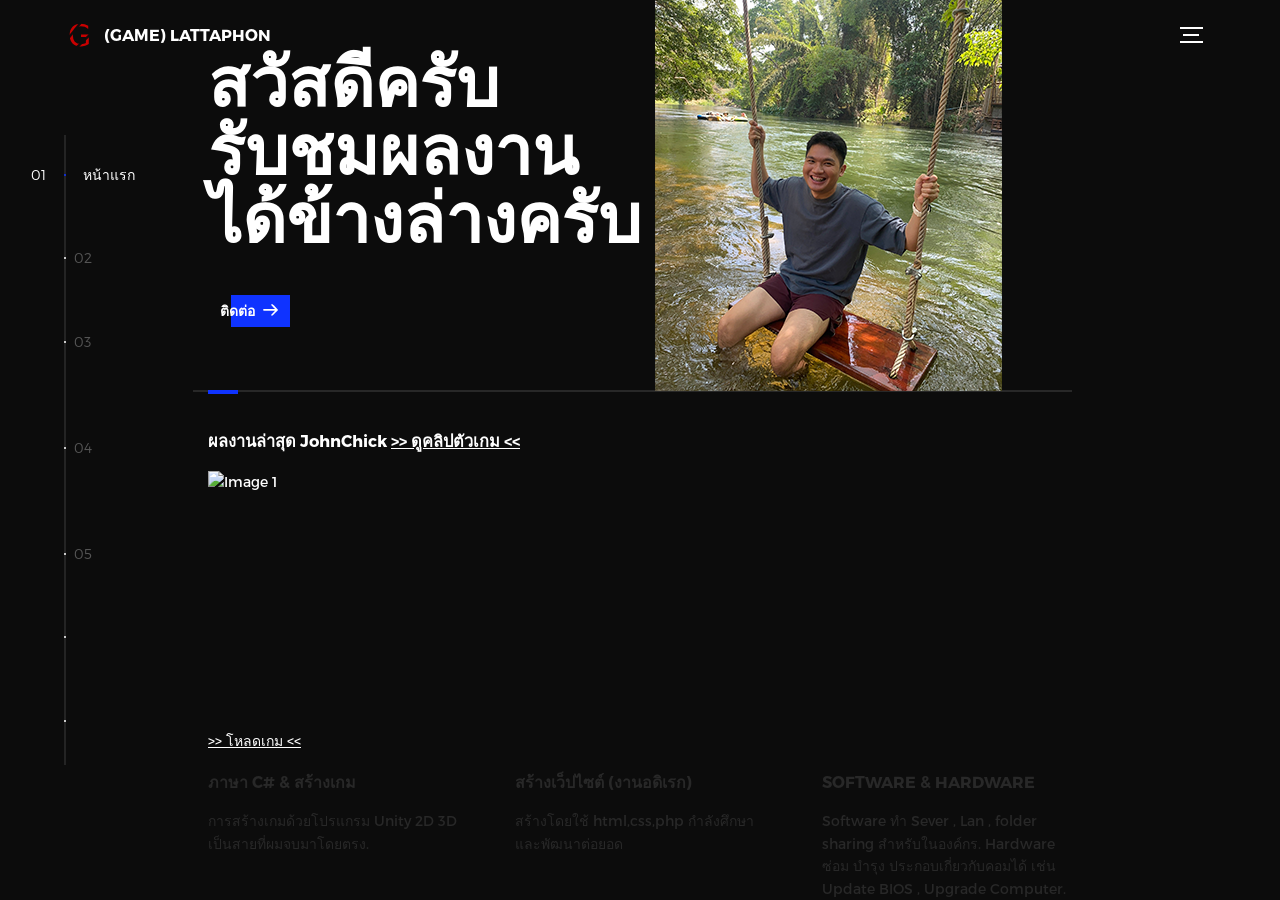
==== commit 9c853543: "Update JohnChick" ====
--- a/index.html
+++ b/index.html
@@ -40,7 +40,7 @@
 
             <li class="l-section section section--is-active">
                 <div class="intro">
-                    <div class="intro--banner">
+                    <div class="intro--banner"">
                         <h1>สวัสดีครับ<br>รับชมผลงาน<br>ได้ข้างล่างครับ</h1>
                         <button class="cta">
                             ติดต่อ
@@ -53,7 +53,11 @@
                         </button>
                         <img src="assets/img/introduction-visual.png" alt="Welcome">
                     </div>
-                    <div class="intro--options">
+                    <h3>ผลงานล่าสุด JohnChick <a href="https://johnchickon.itch.io/johnchick?fbclid=IwAR1yTJmdy_iJv9WrXHv6Y87WuQ_NqvU8QaDbLAzzC_mAtyUocqcjTxEOPZU_aem_AfYqSe6mDhCpgWogvfZSIxAHN_ICgSUgg5sevB00XIybK40TCk76_js3gJvwB1qIdAMIzeo1gNcpsswgZCerj9iS" style="text-decoration: underline; color: white; margin-right: 20px;" target="_blank"> >> ดูคลิปตัวเกม << </a></h3>
+                    <img src="assets/gif/johnchick.gif" alt="Image 1" width="600" height="300">
+                    <a href="https://johnchickon.itch.io/johnchick?fbclid=IwAR1yTJmdy_iJv9WrXHv6Y87WuQ_NqvU8QaDbLAzzC_mAtyUocqcjTxEOPZU_aem_AfYqSe6mDhCpgWogvfZSIxAHN_ICgSUgg5sevB00XIybK40TCk76_js3gJvwB1qIdAMIzeo1gNcpsswgZCerj9iS" style="text-decoration: underline; color: white; margin-right: 20px;" target="_blank"> >> โหลดเกม << </a>
+
+                    <div class="intro--options" >
                         <a href="#0">
                             <h3>ภาษา C# &amp; สร้างเกม</h3>
                             <p>การสร้างเกมด้วยโปรแกรม Unity 2D 3D เป็นสายที่ผมจบมาโดยตรง.</p>
@@ -75,7 +79,7 @@
 
             <li class="l-section section">
                 <div class="work">
-                    <h2>ผลงานด้าน Unity 2D 3D</h2>
+                    <h2>ผลงานด้าน Unity 2D 3D อื่นๆ</h2>
                     <div class="work--lockup">
                         <ul class="slider">
                             <li class="slider--item slider--item-left">
